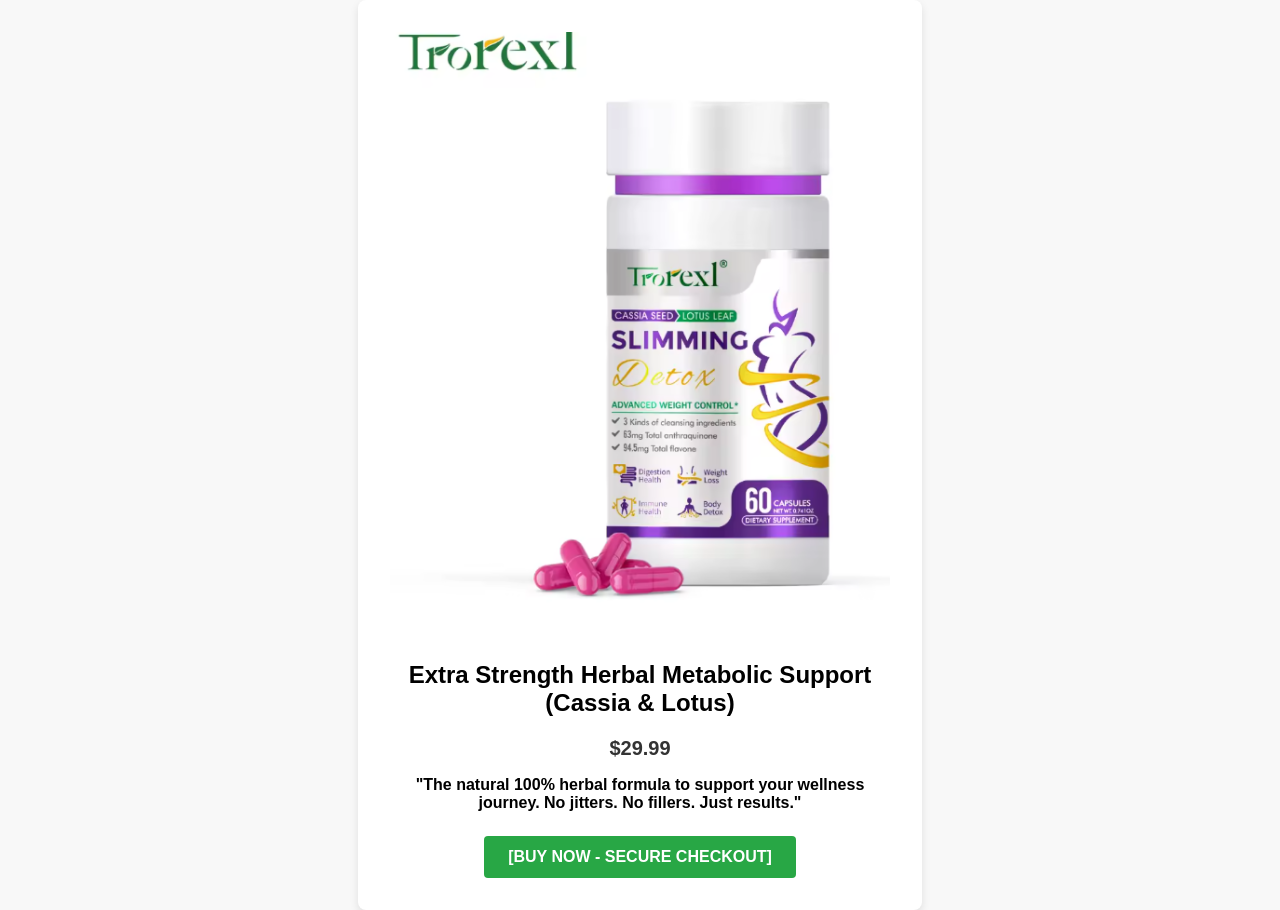
==== index.html @ 8c6d7f80 "feat: create initial dropshipping website This commit introduces the basic HTML and CSS for a two-pa" ====
<!DOCTYPE html>
<html lang="en">
<head>
    <meta charset="UTF-8">
    <meta name="viewport" content="width=device-width, initial-scale=1.0">
    <title>Extra Strength Herbal Metabolic Support (Cassia & Lotus)</title>
    <link rel="stylesheet" href="style.css">
</head>
<body>
    <div class="container">
        <img src="product.png" alt="Trorexl Slimming Detox Capsules" class="product-image">
        <h1>Extra Strength Herbal Metabolic Support (Cassia & Lotus)</h1>
        <p class="price">$29.99</p>
        <p class="description">"The natural 100% herbal formula to support your wellness journey. No jitters. No fillers. Just results."</p>
        <a href="https://buy.stripe.com/dRmaEXct33Hx93cbPr7AI03" class="buy-button">[BUY NOW - SECURE CHECKOUT]</a>
    </div>
</body>
</html>
---- style.css ----
body {
    font-family: sans-serif;
    background-color: #f8f8f8;
    display: flex;
    justify-content: center;
    align-items: center;
    min-height: 100vh;
    margin: 0;
}

.container {
    background-color: white;
    padding: 2rem;
    border-radius: 8px;
    box-shadow: 0 4px 8px rgba(0, 0, 0, 0.1);
    text-align: center;
    max-width: 500px;
}

.product-image {
    max-width: 100%;
    height: auto;
    border-radius: 8px;
    margin-bottom: 1rem;
}

h1 {
    font-size: 1.5rem;
    margin-bottom: 0.5rem;
}

.price {
    font-size: 1.25rem;
    font-weight: bold;
    color: #333;
    margin-bottom: 1rem;
}

.description {
    font-weight: bold;
    margin-bottom: 1.5rem;
}

.buy-button {
    display: inline-block;
    background-color: #28a745;
    color: white;
    padding: 0.75rem 1.5rem;
    border-radius: 4px;
    text-decoration: none;
    font-weight: bold;
    transition: background-color 0.3s;
}

.buy-button:hover {
    background-color: #218838;
}

.delivery-notice {
    font-weight: bold;
}
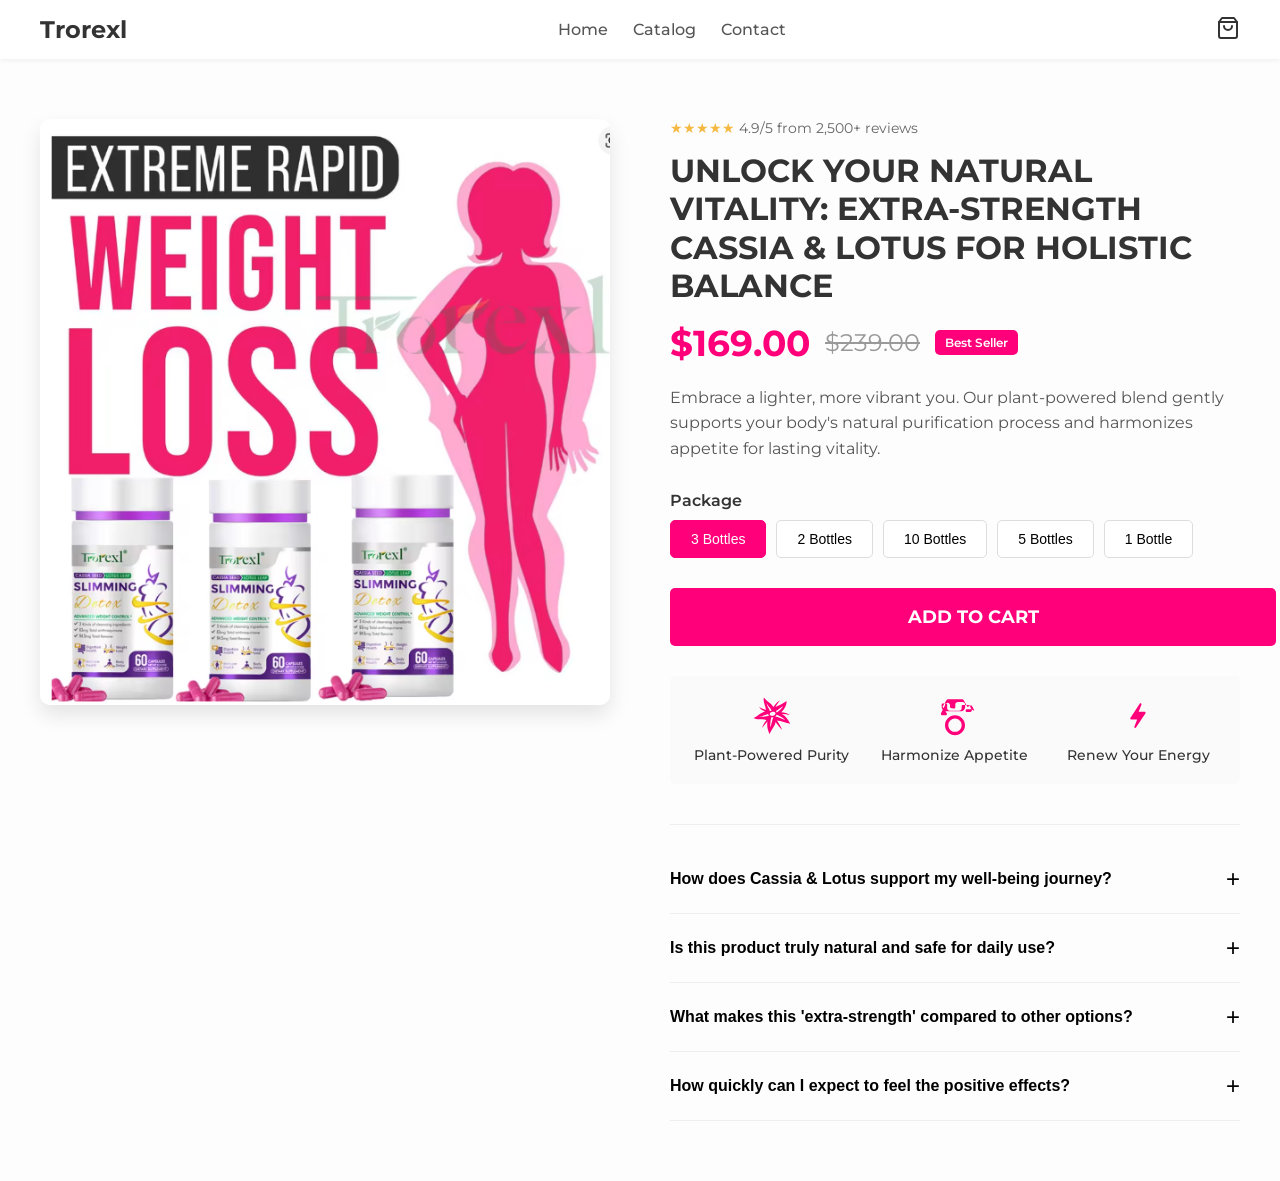
==== commit 5bc0f152: "feat: Create initial product page" ====
--- a/index.html
+++ b/index.html
@@ -3,16 +3,117 @@
 <head>
     <meta charset="UTF-8">
     <meta name="viewport" content="width=device-width, initial-scale=1.0">
-    <title>Extra Strength Herbal Metabolic Support (Cassia & Lotus)</title>
-    <link rel="stylesheet" href="style.css">
+    <title>Trorexl - Slimming Detox</title>
+    <link rel="stylesheet" href="css/style.css">
+    <link rel="preconnect" href="https://fonts.googleapis.com">
+    <link rel="preconnect" href="https://fonts.gstatic.com" crossorigin>
+    <link href="https://fonts.googleapis.com/css2?family=Montserrat:wght@400;500;600;700&display=swap" rel="stylesheet">
 </head>
 <body>
-    <div class="container">
-        <img src="product.png" alt="Trorexl Slimming Detox Capsules" class="product-image">
-        <h1>Extra Strength Herbal Metabolic Support (Cassia & Lotus)</h1>
-        <p class="price">$29.99</p>
-        <p class="description">"The natural 100% herbal formula to support your wellness journey. No jitters. No fillers. Just results."</p>
-        <a href="https://buy.stripe.com/dRmaEXct33Hx93cbPr7AI03" class="buy-button">[BUY NOW - SECURE CHECKOUT]</a>
-    </div>
+
+    <header class="main-header">
+        <div class="container">
+            <div class="logo">Trorexl</div>
+            <nav class="main-nav">
+                <ul>
+                    <li><a href="#">Home</a></li>
+                    <li><a href="#">Catalog</a></li>
+                    <li><a href="#">Contact</a></li>
+                </ul>
+            </nav>
+            <div class="header-icons">
+                <a href="#" class="cart-icon">
+                    <svg xmlns="http://www.w3.org/2000/svg" width="24" height="24" viewBox="0 0 24 24" fill="none" stroke="currentColor" stroke-width="2" stroke-linecap="round" stroke-linejoin="round"><path d="M6 2L3 6v14a2 2 0 0 0 2 2h14a2 2 0 0 0 2-2V6l-3-4z"></path><line x1="3" y1="6" x2="21" y2="6"></line><path d="M16 10a4 4 0 0 1-8 0"></path></svg>
+                </a>
+            </div>
+        </div>
+    </header>
+
+    <main>
+        <div class="product-container container">
+            <div class="product-gallery">
+                <div class="main-image">
+                    <img src="images/product-image-5.png" alt="Trorexl Slimming Detox Bottles">
+                </div>
+            </div>
+            <div class="product-details">
+                <div class="reviews">
+                    <span>★★★★★</span> 4.9/5 from 2,500+ reviews
+                </div>
+                <h1>UNLOCK YOUR NATURAL VITALITY: EXTRA-STRENGTH CASSIA & LOTUS FOR HOLISTIC BALANCE</h1>
+                <div class="price">
+                    <span class="current-price">$169.00</span>
+                    <span class="original-price">$239.00</span>
+                    <span class="best-seller-badge">Best Seller</span>
+                </div>
+                <p class="description">
+                    Embrace a lighter, more vibrant you. Our plant-powered blend gently supports your body's natural purification process and harmonizes appetite for lasting vitality.
+                </p>
+
+                <div class="package-options">
+                    <label>Package</label>
+                    <div class="options">
+                        <button class="option-btn active">3 Bottles</button>
+                        <button class="option-btn">2 Bottles</button>
+                        <button class="option-btn">10 Bottles</button>
+                        <button class="option-btn">5 Bottles</button>
+                        <button class="option-btn">1 Bottle</button>
+                    </div>
+                </div>
+
+                <a href="https://buy.stripe.com/dRmaEXct33Hx93cbPr7AI03" class="add-to-cart-btn">ADD TO CART</a>
+
+                <div class="product-features">
+                    <div class="feature">
+                        <div class="feature-icon" id="icon-purity">
+                            <svg xmlns="http://www.w3.org/2000/svg" viewBox="0 0 512 512" fill="#ff007a"><path d="M152.313 19.438C138.075 73.11 172.984 126.662 178.25 180.25c-28.744-16.01-71.286-25.18-88.656-43.656 9.36 29.558 51.055 44.096 77.094 66.312-57.236 1.556-101.637 65.75-148.125 79 54.52 31.628 111.427.296 167.437 23.875-27.654 34.76-47.284 67.888-57.97 107.283C148.787 384.2 174.07 351.39 198.72 326c-11.686 54.742 1.313 109.477 28.155 164.22 13.028-52.977 67.36-98.796 75.03-157.533 22.665 36.313 53.4 62.266 83.158 103.938-14.644-51.287-47.12-87.914-64.22-123.625 52.358 5.59 115.075 28.68 168.5 43.47-29.835-58.79-64.534-103.922-107.78-125.158 33.01.717 70.858 5.604 103.312 10.907-33.377-19.14-68.513-28.226-110-33.032 49.013-47.885 68.943-95.774 68.406-143.657-48.033 32.51-96.09 58.57-144.124 74.75 17.206-28.64 40.82-59.57 62-85.468-35.326 20.535-61.807 48.477-88.22 85.094-23.716-46.89-79.993-64.068-120.623-120.47zm35.625 72.937c8.325 26.55 49.006 61.23 63.718 91.625-7.935 2.196-15.188 5.65-21.437 10.063-9.67-33.43-46.513-71.114-42.282-101.688zm213.28 31.906c-20.144 34.656-47.403 60.806-83 86.72-2.394-7.408-7.083-13.755-13.124-18.563 31.454-17.384 66.972-44.313 96.125-68.156zm-129.812 75.814c6.66.108 12.638 1.57 17.375 3.97 7.22 3.653 11.376 8.906 12.345 15.436.97 6.53-1.55 13.663-7.53 20.188-5.983 6.524-15.326 12.01-26.283 14.218-10.956 2.208-21.094.686-28.312-2.97-7.218-3.653-11.374-8.906-12.344-15.436-.97-6.53 1.55-13.694 7.53-20.22 5.983-6.524 15.328-11.98 26.283-14.186a51.62 51.62 0 0 1 8.03-.97c.977-.04 1.955-.046 2.906-.03zm-63.562 30.562a37.317 37.317 0 0 0 .344 7.563c.983 6.622 3.748 12.55 7.718 17.56-36.236-7.654-91.958 24.29-125.062 10.157 34.23-.804 77.367-27.78 117-35.28zm107.5 10.25c43.444 16.685 78.393 35.883 108.406 65.72-39.556-17.844-87.918-37.4-126.563-45.47 3.768-2.62 7.204-5.558 10.188-8.812 3.177-3.465 5.884-7.328 7.97-11.438zM274.156 271.5l.22.03c-19.568 32.856-17.574 83.757-44.313 131.845 8.36-50.135 3.05-88.19 17.593-130.438 7.4 1.1 15.3.903 23.344-.718 1.07-.217 2.108-.46 3.156-.72z"/></svg>
+                        </div>
+                        <span>Plant-Powered Purity</span>
+                    </div>
+                    <div class="feature">
+                        <div class="feature-icon" id="icon-harmonize">
+                             <svg xmlns="http://www.w3.org/2000/svg" viewBox="0 0 24 24" fill="#ff007a"><path d="M21.2,6.2C21.2,6.2,21.2,6.2,21.2,6.2c-0.1-0.1-0.1-0.1-0.2-0.2c0,0-0.1-0.1-0.1-0.1c-0.1-0.1-0.2-0.1-0.2-0.2c-0.1-0.1-0.1-0.1-0.2-0.1 c-0.1,0-0.2-0.1-0.3-0.1c-0.1,0-0.1-0.1-0.2-0.1c-0.1,0-0.2,0-0.3,0c-0.1,0-0.1,0-0.2,0c-0.1,0-0.2,0-0.3,0c-0.1,0-0.1,0-0.2,0 c-0.1,0-0.2,0-0.3,0h-2c-0.2,0-0.4,0.1-0.5,0.2c-0.1,0.1-0.2,0.3-0.2,0.5v1.2c0,0.8-0.7,1.5-1.5,1.5H8.8c-0.8,0-1.5-0.7-1.5-1.5 V5.2c0-0.2-0.1-0.4-0.2-0.5c-0.1-0.1-0.3-0.2-0.5-0.2h-2C4.3,4.5,4,4.8,4,5.2v1.2c0,1.5,1.2,2.8,2.8,2.8h8.5 c1.5,0,2.8-1.2,2.8-2.8V5.2C18.1,5.2,18,5,18,4.9c0-0.1,0-0.1,0-0.2c0-0.1,0-0.1,0-0.2c0-0.1-0.1-0.2-0.1-0.2 c-0.1-0.1-0.1-0.1-0.2-0.1c0,0,0,0,0,0L17.5,4c0,0,0,0,0,0c0,0-0.1-0.1-0.1-0.1c0,0,0,0-0.1-0.1c0,0,0,0,0,0 c-0.1-0.1-0.2-0.1-0.4-0.1c-0.1,0-0.3-0.1-0.4-0.1c-0.2,0-0.3,0-0.5,0h-2.3c-0.4,0-0.8,0.2-1.1,0.4c-0.3,0.3-0.4,0.7-0.4,1.1V5 c0,0,0,0.1,0,0.1c0,0.1,0,0.1,0,0.2c0,0.1,0,0.1,0,0.2c0,0,0,0.1,0,0.1v1.1c0,0.4-0.4,0.8-0.8,0.8S9,7.1,9,6.7V5.5 c0-0.8-0.7-1.5-1.5-1.5S6,4.7,6,5.5v0.1l-2.4,4.8c-0.1,0.3-0.1,0.6,0.1,0.8s0.5,0.4,0.8,0.4h1.9c0.4,0,0.8-0.3,0.8-0.8 c0-0.2-0.1-0.4-0.2-0.5L4.5,6.5c0,0,0,0,0,0c0,0,0,0,0,0l0,0L6.7,2.8C6.9,2.4,7.3,2,7.8,2h8.5c0.5,0,0.9,0.4,1.1,0.8l2.1,3.8 l1.8-0.9c0.2-0.1,0.4-0.1,0.6,0c0.2,0.1,0.3,0.2,0.4,0.4l1.1,2.1c0.1,0.2,0.1,0.4,0,0.6C21.5,7.9,21.3,8,21.1,8h-1.9 c-0.4,0-0.8,0.3-0.8,0.8c0,0.4,0.3,0.8,0.8,0.8h1.9c0.3,0,0.6-0.1,0.8-0.4c0.2-0.2,0.3-0.5,0.2-0.8l-1.1-2.1 C21.4,6.5,21.3,6.3,21.2,6.2z M12,11.5c-3.3,0-6,2.7-6,6s2.7,6,6,6s6-2.7,6-6S15.3,11.5,12,11.5z M12,21.5c-2.2,0-4-1.8-4-4 s1.8-4,4-4s4,1.8,4,4S14.2,21.5,12,21.5z"/></svg>
+                        </div>
+                        <span>Harmonize Appetite</span>
+                    </div>
+                    <div class="feature">
+                        <div class="feature-icon" id="icon-energy">
+                            <svg xmlns="http://www.w3.org/2000/svg" viewBox="0 0 24 24" fill="#ff007a"><path d="M13.2,4.4L7.4,13.2c-0.1,0.2-0.1,0.4,0,0.6c0.1,0.2,0.3,0.3,0.5,0.3h3.6l-1.7,4.3c-0.1,0.2,0,0.5,0.2,0.6 c0.2,0.2,0.5,0.2,0.7,0.1l5.8-8.8c0.1-0.2,0.1-0.4,0-0.6c-0.1-0.2-0.3-0.3-0.5-0.3h-3.6l1.7-4.3c0.1-0.2,0-0.5-0.2-0.6 C13.7,4.3,13.4,4.3,13.2,4.4z"/></svg>
+                        </div>
+                        <span>Renew Your Energy</span>
+                    </div>
+                </div>
+
+                <div class="faq-section">
+                    <div class="faq-item">
+                        <button class="faq-question">How does Cassia & Lotus support my well-being journey?</button>
+                        <div class="faq-answer">
+                            <p>Our blend is designed to gently support the body's natural detoxification processes while helping to maintain a balanced appetite, contributing to a sense of lightness and overall well-being without harsh stimulants.</p>
+                        </div>
+                    </div>
+                    <div class="faq-item">
+                        <button class="faq-question">Is this product truly natural and safe for daily use?</button>
+                        <div class="faq-answer">
+                            <p>Absolutely. We use a 100% herbal formula with no fillers or artificial ingredients. It's crafted for daily support as part of a balanced wellness routine.</p>
+                        </div>
+                    </div>
+                    <div class="faq-item">
+                        <button class="faq-question">What makes this 'extra-strength' compared to other options?</button>
+                        <div class="faq-answer">
+                            <p>The 'extra-strength' refers to our optimized concentration of key herbal ingredients, Cassia seed and Lotus leaf, which are renowned for their supportive properties. This allows for a potent, effective blend that delivers noticeable results.</p>
+                        </div>
+                    </div>
+                    <div class="faq-item">
+                        <button class="faq-question">How quickly can I expect to feel the positive effects?</button>
+                        <div class="faq-answer">
+                            <p>While individual results vary, many users report feeling a greater sense of balance and vitality within the first two weeks of consistent use. For best results, combine with a healthy diet and regular exercise.</p>
+                        </div>
+                    </div>
+                </div>
+            </div>
+        </div>
+    </main>
+
+    <script src="js/main.js"></script>
 </body>
 </html>
--- a/css/style.css
+++ b/css/style.css
@@ -0,0 +1,265 @@
+:root {
+    --primary-color: #ff007a; /* Bright Pink */
+    --text-color: #333;
+    --background-color: #fff;
+    --container-width: 1200px;
+    --font-family: 'Montserrat', sans-serif;
+}
+
+/* --- Base Styles --- */
+body {
+    font-family: var(--font-family);
+    margin: 0;
+    color: var(--text-color);
+    background-color: #fdfdfd;
+}
+
+.container {
+    max-width: var(--container-width);
+    margin: 0 auto;
+    padding: 0 15px;
+}
+
+/* --- Header --- */
+.main-header {
+    background-color: var(--background-color);
+    box-shadow: 0 2px 4px rgba(0,0,0,0.05);
+    padding: 15px 0;
+}
+
+.main-header .container {
+    display: flex;
+    justify-content: space-between;
+    align-items: center;
+}
+
+.logo {
+    font-size: 24px;
+    font-weight: 700;
+    color: var(--text-color);
+}
+
+.main-nav ul {
+    list-style: none;
+    margin: 0;
+    padding: 0;
+    display: flex;
+    gap: 25px;
+}
+
+.main-nav a {
+    text-decoration: none;
+    color: #555;
+    font-weight: 500;
+    transition: color 0.3s ease;
+}
+
+.main-nav a:hover {
+    color: var(--primary-color);
+}
+
+.header-icons .cart-icon svg {
+    stroke: #333;
+}
+
+
+/* --- Product Section --- */
+.product-container {
+    display: grid;
+    grid-template-columns: 1fr 1fr;
+    gap: 60px;
+    padding: 60px 15px;
+    align-items: start;
+}
+
+.product-gallery .main-image img {
+    max-width: 100%;
+    border-radius: 10px;
+    box-shadow: 0 10px 20px rgba(0,0,0,0.1);
+}
+
+/* --- Product Details --- */
+.product-details {
+    text-align: left;
+}
+
+.reviews {
+    font-size: 14px;
+    color: #666;
+    margin-bottom: 15px;
+}
+
+.reviews span {
+    color: #f5b942; /* Star color */
+}
+
+.product-details h1 {
+    font-size: 32px;
+    font-weight: 700;
+    line-height: 1.2;
+    margin: 0 0 15px 0;
+}
+
+.price {
+    display: flex;
+    align-items: center;
+    gap: 15px;
+    margin-bottom: 20px;
+}
+
+.current-price {
+    font-size: 36px;
+    font-weight: 700;
+    color: var(--primary-color);
+}
+
+.original-price {
+    font-size: 24px;
+    color: #999;
+    text-decoration: line-through;
+}
+
+.best-seller-badge {
+    background-color: var(--primary-color);
+    color: white;
+    padding: 5px 10px;
+    border-radius: 5px;
+    font-size: 12px;
+    font-weight: 600;
+}
+
+.description {
+    font-size: 16px;
+    line-height: 1.6;
+    color: #555;
+    margin-bottom: 30px;
+}
+
+.package-options {
+    margin-bottom: 30px;
+}
+
+.package-options label {
+    display: block;
+    margin-bottom: 10px;
+    font-weight: 600;
+}
+
+.options {
+    display: flex;
+    flex-wrap: wrap;
+    gap: 10px;
+}
+
+.option-btn {
+    background-color: #fff;
+    border: 1px solid #ddd;
+    padding: 10px 20px;
+    border-radius: 5px;
+    cursor: pointer;
+    font-size: 14px;
+    font-weight: 500;
+    transition: all 0.3s ease;
+}
+
+.option-btn:hover {
+    background-color: #f5f5f5;
+    border-color: #ccc;
+}
+
+.option-btn.active {
+    border-color: var(--primary-color);
+    background-color: var(--primary-color);
+    color: white;
+}
+
+.add-to-cart-btn {
+    display: block;
+    width: 100%;
+    background-color: var(--primary-color);
+    color: white;
+    text-align: center;
+    padding: 18px;
+    border-radius: 5px;
+    text-decoration: none;
+    font-size: 18px;
+    font-weight: 700;
+    margin-bottom: 30px;
+    transition: background-color 0.3s ease;
+}
+
+.add-to-cart-btn:hover {
+    background-color: #d60067;
+}
+
+/* --- Product Features --- */
+.product-features {
+    display: flex;
+    justify-content: space-between;
+    gap: 20px;
+    margin-bottom: 40px;
+    padding: 20px;
+    background-color: #fafafa;
+    border-radius: 5px;
+}
+
+.feature {
+    display: flex;
+    flex-direction: column;
+    align-items: center;
+    gap: 10px;
+    font-size: 14px;
+    font-weight: 500;
+    text-align: center;
+    flex-basis: 33%;
+}
+
+.feature-icon {
+    width: 40px;
+    height: 40px;
+}
+
+/* --- FAQ Section --- */
+.faq-section {
+    border-top: 1px solid #eee;
+    padding-top: 20px;
+}
+
+.faq-item {
+    border-bottom: 1px solid #eee;
+}
+
+.faq-question {
+    width: 100%;
+    background: none;
+    border: none;
+    text-align: left;
+    padding: 20px 0;
+    font-size: 16px;
+    font-weight: 600;
+    cursor: pointer;
+    display: flex;
+    justify-content: space-between;
+    align-items: center;
+}
+
+.faq-question::after {
+    content: '+';
+    font-size: 24px;
+    font-weight: 300;
+    transition: transform 0.3s ease;
+}
+
+.faq-item.active .faq-question::after {
+    transform: rotate(45deg);
+}
+
+.faq-answer {
+    max-height: 0;
+    overflow: hidden;
+    transition: max-height 0.3s ease, padding 0.3s ease;
+    font-size: 15px;
+    line-height: 1.6;
+    padding: 0 15px;
+    color: #555;
+}
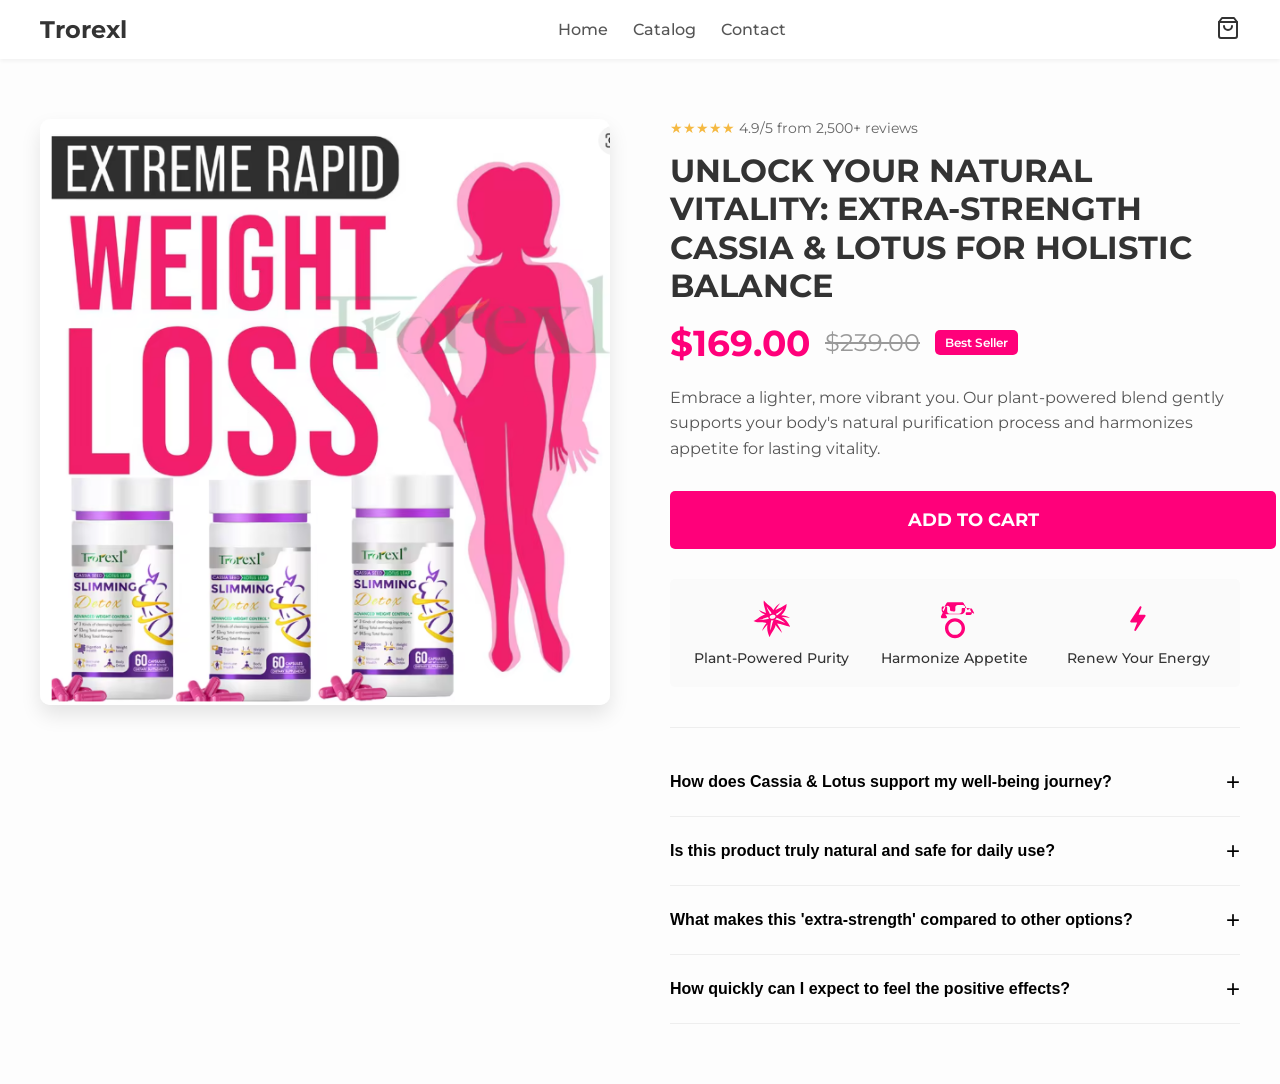
==== commit 3e3c3d4d: "feat: Create product and success pages This change introduces a product page and a success page for " ====
--- a/index.html
+++ b/index.html
@@ -49,17 +49,6 @@
                 <p class="description">
                     Embrace a lighter, more vibrant you. Our plant-powered blend gently supports your body's natural purification process and harmonizes appetite for lasting vitality.
                 </p>
-
-                <div class="package-options">
-                    <label>Package</label>
-                    <div class="options">
-                        <button class="option-btn active">3 Bottles</button>
-                        <button class="option-btn">2 Bottles</button>
-                        <button class="option-btn">10 Bottles</button>
-                        <button class="option-btn">5 Bottles</button>
-                        <button class="option-btn">1 Bottle</button>
-                    </div>
-                </div>
 
                 <a href="https://buy.stripe.com/dRmaEXct33Hx93cbPr7AI03" class="add-to-cart-btn">ADD TO CART</a>
 
--- a/css/style.css
+++ b/css/style.css
@@ -263,3 +263,9 @@
     padding: 0 15px;
     color: #555;
 }
+
+/* --- Success Page --- */
+.success-message {
+    text-align: center;
+    padding: 50px 0;
+}
